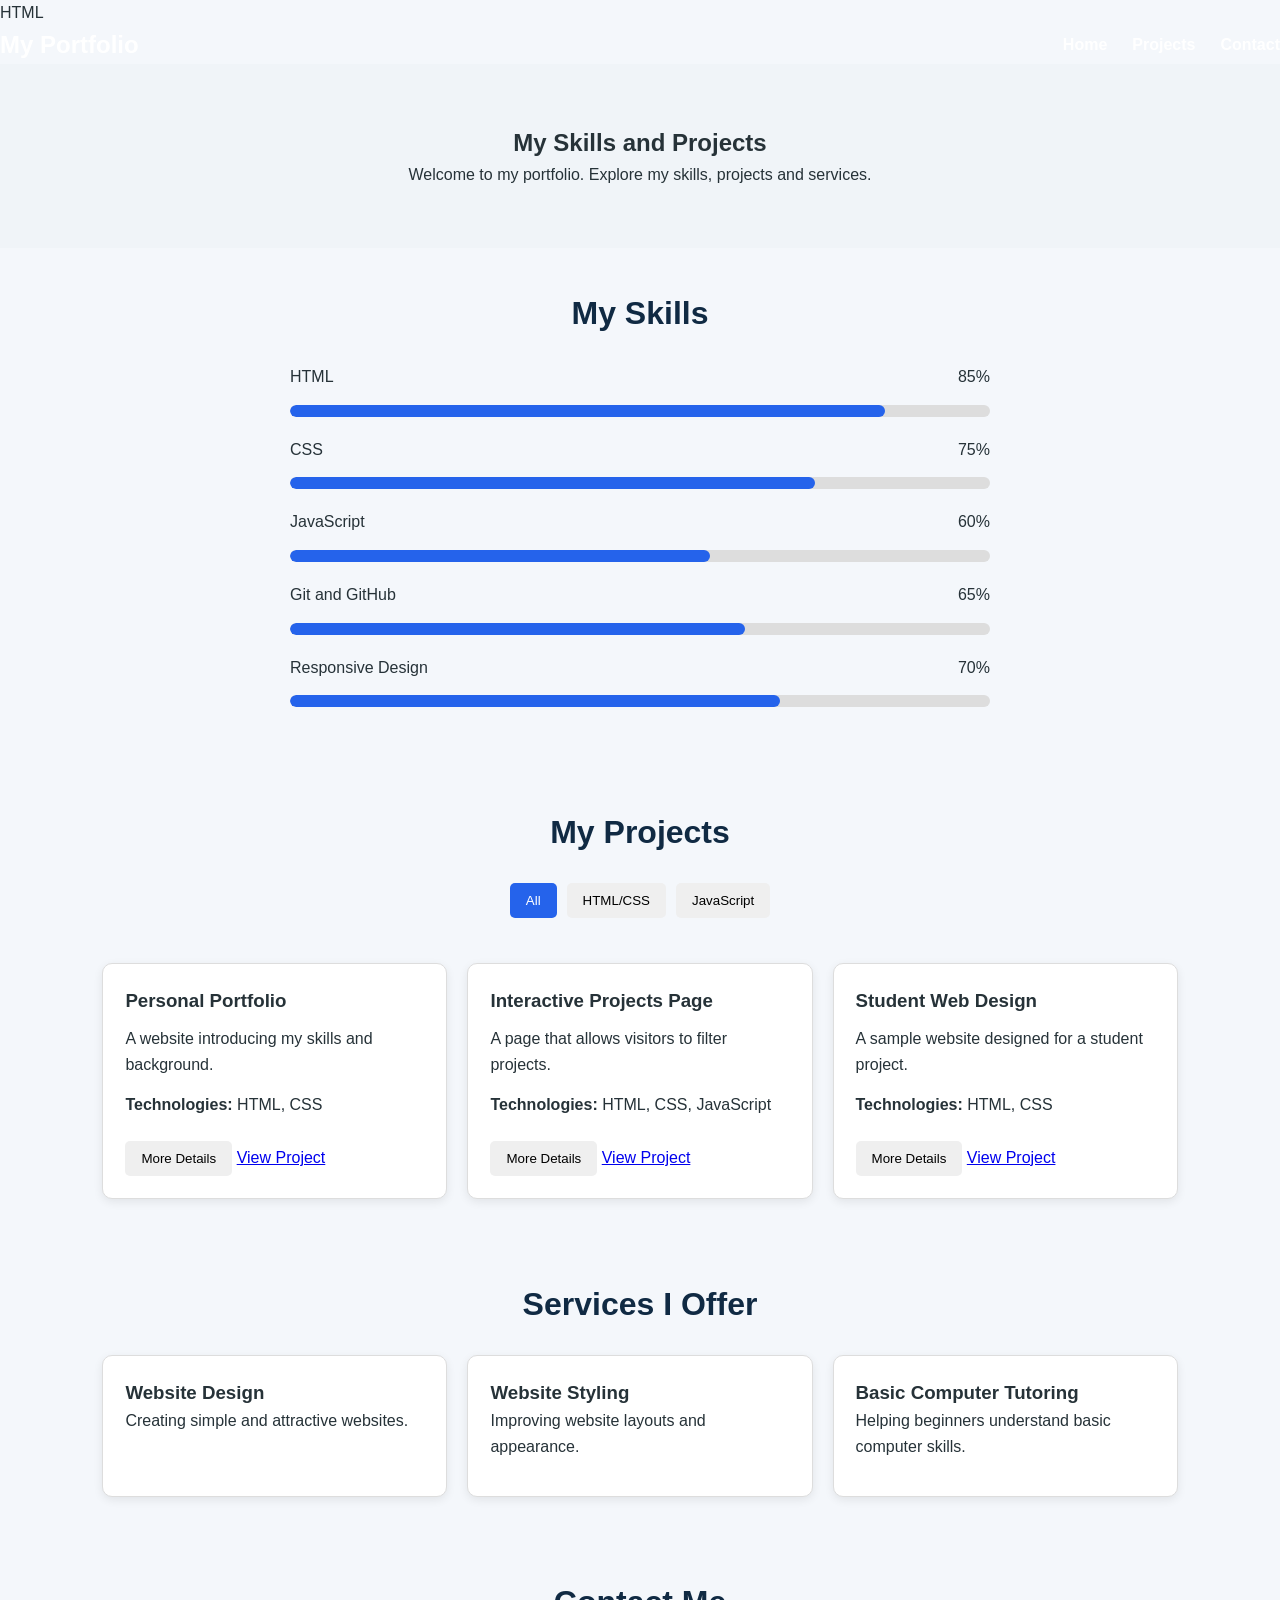
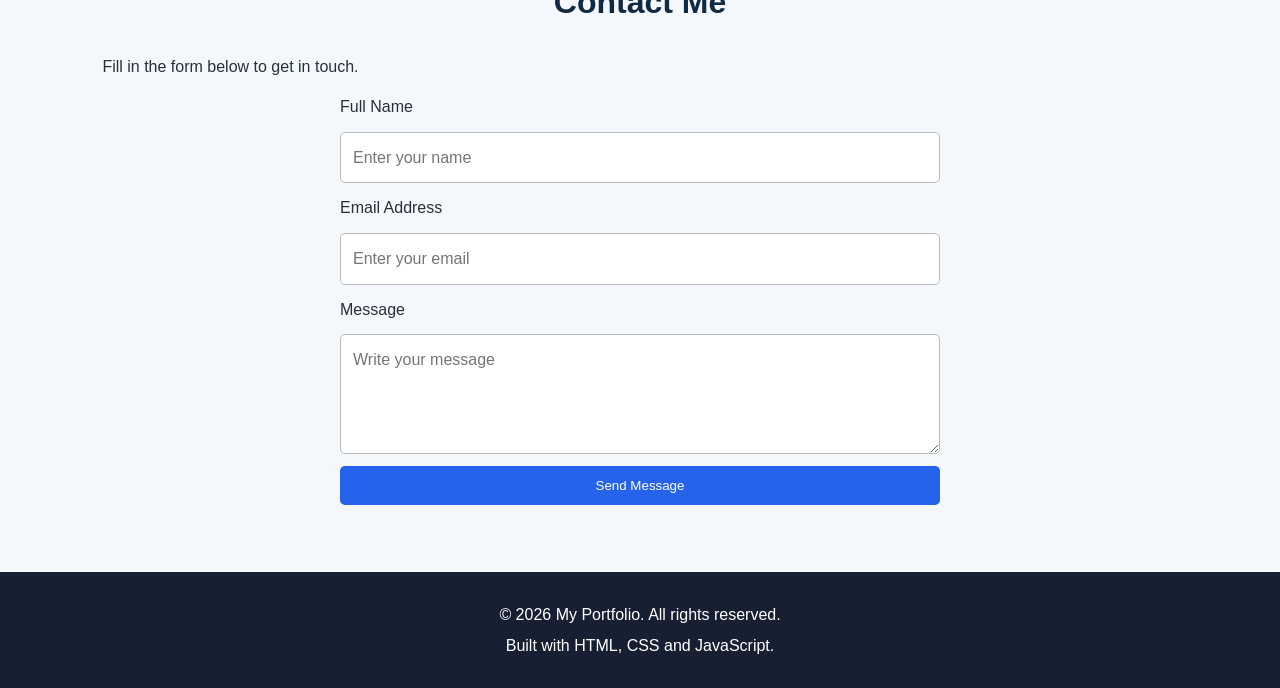
==== projects.html @ 469fde20 "Add projects page and Javascript interactivity" ====
HTML

<!DOCTYPE html>
<html lang="en">
<head>
    <meta charset="UTF-8">
    <meta name="viewport" content="width=device-width, initial-scale=1.0">

    <title>My Projects | My Portfolio</title>

    <!-- Connect the CSS file -->
    <link rel="stylesheet" href="CSS/style.css">
</head>

<body>

    <!-- Navigation bar -->
    <header>
        <nav class="navbar">
            <a href="index.html" class="logo">My Portfolio</a>

            <ul class="nav-links">
                <li><a href="index.html">Home</a></li>
                <li><a href="projects.html">Projects</a></li>
                <li><a href="#contact">Contact</a></li>
            </ul>
        </nav>
    </header>

    <main>

        <!-- Page introduction -->
        <section class="page-intro">
            <h1>My Skills and Projects</h1>
            <p>Welcome to my portfolio. Explore my skills,
               projects and services.</p>
        </section>

        <!-- Skills section -->
        <section id="skills" class="section">
            <h2>My Skills</h2>

            <div class="skills-container">

                <div class="skill">
                    <p>HTML <span>85%</span></p>
                    <div class="progress">
                        <div class="progress-bar" style="width:85%"></div>
                    </div>
                </div>

                <div class="skill">
                    <p>CSS <span>75%</span></p>
                    <div class="progress">
                        <div class="progress-bar" style="width:75%"></div>
                    </div>
                </div>

                <div class="skill">
                    <p>JavaScript <span>60%</span></p>
                    <div class="progress">
                        <div class="progress-bar" style="width:60%"></div>
                    </div>
                </div>

                <div class="skill">
                    <p>Git and GitHub <span>65%</span></p>
                    <div class="progress">
                        <div class="progress-bar" style="width:65%"></div>
                    </div>
                </div>

                <div class="skill">
                    <p>Responsive Design <span>70%</span></p>
                    <div class="progress">
                        <div class="progress-bar" style="width:70%"></div>
                    </div>
                </div>

            </div>
        </section>

        <!-- Projects section -->
        <section id="projects" class="section">
            <h2>My Projects</h2>

            <!-- Filter buttons -->
            <div class="filter-buttons">
                <button class="filter-btn active"
                        data-filter="all">All</button>

                <button class="filter-btn"
                        data-filter="html">HTML/CSS</button>

                <button class="filter-btn"
                        data-filter="javascript">JavaScript</button>
            </div>

            <!-- Project cards -->
            <div class="projects-container">

                <article class="project-card" data-category="html">
                    <h3>Personal Portfolio</h3>
                    <p>A website introducing my skills and background.</p>
                    <p><strong>Technologies:</strong> HTML, CSS</p>
                    <button class="details-btn"
                            aria-expanded="false">More Details</button>
                    <p class="project-details" hidden>
                        This project demonstrates website structure,
                        styling and navigation.
                    </p>
                    <a href="index.html">View Project</a>
                </article>

                <article class="project-card" data-category="javascript">
                    <h3>Interactive Projects Page</h3>
                    <p>A page that allows visitors to filter projects.</p>
                    <p><strong>Technologies:</strong> HTML, CSS, JavaScript</p>
                    <button class="details-btn"
                            aria-expanded="false">More Details</button>
                    <p class="project-details" hidden>
                        JavaScript handles project filtering and
                        expands additional information.
                    </p>
                    <a href="projects.html">View Project</a>
                </article>

                <article class="project-card" data-category="html">
                    <h3>Student Web Design</h3>
                    <p>A sample website designed for a student project.</p>
                    <p><strong>Technologies:</strong> HTML, CSS</p>
                    <button class="details-btn"
                            aria-expanded="false">More Details</button>
                    <p class="project-details" hidden>
                        This project demonstrates layout, typography
                        and responsive styling.
                    </p>
                    <a href="projects.html">View Project</a>
                </article>

            </div>
        </section>

        <!-- Services section -->
        <section id="services" class="section">
            <h2>Services I Offer</h2>

            <div class="services-container">
                <div class="service-card">
                    <h3>Website Design</h3>
                    <p>Creating simple and attractive websites.</p>
                </div>

                <div class="service-card">
                    <h3>Website Styling</h3>
                    <p>Improving website layouts and appearance.</p>
                </div>

                <div class="service-card">
                    <h3>Basic Computer Tutoring</h3>
                    <p>Helping beginners understand basic computer skills.</p>
                </div>
            </div>
        </section>

        <!-- Contact form -->
        <section id="contact" class="section">
            <h2>Contact Me</h2>
            <p>Fill in the form below to get in touch.</p>

            <form id="contact-form" novalidate>

                <label for="name">Full Name</label>
                <input type="text" id="name" name="name"
                       placeholder="Enter your name" required>

                <label for="email">Email Address</label>
                <input type="email" id="email" name="email"
                       placeholder="Enter your email" required>

                <label for="message">Message</label>
                <textarea id="message" name="message"
                          placeholder="Write your message"
                          required></textarea>

                <button type="submit">Send Message</button>

                <p id="form-feedback" role="status"
                   aria-live="polite"></p>
            </form>
        </section>

    </main>

    <!-- Footer -->
    <footer class="footer">
        <p>&copy; 2026 My Portfolio. All rights reserved.</p>
        <p>Built with HTML, CSS and JavaScript.</p>
    </footer>

    <!-- Connect JavaScript -->
    <script src="script.js"></script>

</body>
</html>
---- CSS/style.css ----
/* 1. GENERAL PAGE SETTINGS */

* {
    margin: 0;
    padding: 0;
    box-sizing: border-box;
}

html {
    scroll-behavior: smooth;
    scroll-padding-top: 20px;
}

body {
    font-family: Arial, Helvetica, sans-serif;
    line-height: 1.6;
    color: #263238;
    background-color: #f4f7fb;
}


/* 2. HERO SECTION */

.hero {
    background-color: #102a43;
    color: white;
    min-height: 100vh;
    padding: 20px 8%;
}


/* 3. NAVIGATION BAR */

.navbar {
    display: flex;
    justify-content: space-between;
    align-items: center;
    gap: 20px;
    flex-wrap: wrap;
}

.logo {
    color: white;
    text-decoration: none;
    font-size: 1.5rem;
    font-weight: bold;
}

.nav-links {
    display: flex;
    list-style: none;
    gap: 25px;
    flex-wrap: wrap;
}

.nav-links a {
    color: white;
    text-decoration: none;
    font-weight: bold;
}

.nav-links a:hover,
.nav-links a:focus {
    color: #64d8cb;
}


/* 4. HERO CONTENT */

.hero-content {
    min-height: 75vh;
    display: flex;
    flex-direction: column;
    justify-content: center;
    align-items: center;
    text-align: center;
    gap: 18px;
    padding: 40px 0;
}

.profile-photo {
    width: 180px;
    height: 180px;
    object-fit: cover;
    border-radius: 50%;
    border: 4px solid #64d8cb;
}

.hero-content h1 {
    font-size: 2.8rem;
}

.tagline {
    font-size: 1.2rem;
    color: #d9e8f5;
}


/* 5. BUTTON */

.btn {
    display: inline-block;
    background-color: #64d8cb;
    color: #102a43;
    text-decoration: none;
    padding: 12px 24px;
    border-radius: 6px;
    font-weight: bold;
    margin-top: 10px;
}

.btn:hover,
.btn:focus {
    background-color: white;
}


/* 6. GENERAL SECTIONS */

.section {
    padding: 70px 10%;
}

.section h2 {
    font-size: 2rem;
    color: #102a43;
    margin-bottom: 20px;
}

.section p {
    max-width: 800px;
    margin-bottom: 15px;
}


/* 7. ABOUT SECTION */

.about {
    background-color: white;
}


/* 8. PROJECTS SECTION */

.projects {
    background-color: #e8eff7;
}

.project-card {
    background-color: white;
    padding: 25px;
    border-radius: 10px;
    margin-top: 20px;
    max-width: 600px;
    border-left: 5px solid #64d8cb;
}

.project-card h3 {
    margin-bottom: 10px;
}


/* 9. CONTACT SECTION */

.contact {
    background-color: white;
}

.contact a {
    color: #145da0;
    overflow-wrap: anywhere;
}

.contact a:hover,
.contact a:focus {
    color: #102a43;
}


/* 10. FOOTER */

.footer {
    background-color: #102a43;
    color: white;
    text-align: center;
    padding: 25px 10%;
}

.footer p {
    margin: 5px 0;
}


/* 11. RESPONSIVE DESIGN FOR PHONES */

@media screen and (max-width: 600px) {

    .hero {
        padding: 20px 5%;
        min-height: auto;
    }

    .navbar {
        flex-direction: column;
        gap: 15px;
    }

    .nav-links {
        justify-content: center;
        gap: 15px;
    }

    .hero-content {
        min-height: 65vh;
    }

    .hero-content h1 {
        font-size: 2rem;
    }

    .tagline {
        font-size: 1rem;
    }

    .profile-photo {
        width: 145px;
        height: 145px;
    }

    .section {
        padding: 45px 6%;
    }

    .section h2 {
        font-size: 1.7rem;
    }

    .project-card {
        padding: 18px;
    }
}

/* Projects page introduction */
.page-intro {
    text-align: center;
    padding: 60px 20px;
    background: #f0f4f8;
}

.section {
    padding: 40px 8%;
}

.section h2 {
    text-align: center;
    margin-bottom: 25px;
}

/* Skills */
.skills-container {
    max-width: 700px;
    margin: auto;
}

.skill {
    margin-bottom: 20px;
}

.skill p {
    display: flex;
    justify-content: space-between;
}

.progress {
    height: 12px;
    background: #ddd;
    border-radius: 10px;
    overflow: hidden;
}

.progress-bar {
    height: 100%;
    background: #2563eb;
    border-radius: 10px;
}

/* Project cards */
.filter-buttons {
    display: flex;
    justify-content: center;
    flex-wrap: wrap;
    gap: 10px;
    margin-bottom: 25px;
}

.filter-btn,
.details-btn {
    padding: 10px 16px;
    border: none;
    border-radius: 5px;
    cursor: pointer;
}

.filter-btn.active {
    background: #2563eb;
    color: white;
}

.projects-container,
.services-container {
    display: grid;
    grid-template-columns: repeat(3, minmax(0, 1fr));
    gap: 20px;
}

.project-card,
.service-card {
    padding: 22px;
    border-radius: 10px;
    border: 1px solid #ddd;
    background: white;
    box-shadow: 0 3px 10px rgba(0, 0, 0, 0.08);
}

.project-card h3,
.service-card h3 {
    margin-top: 0;
}

.project-card a {
    display: inline-block;
    margin-top: 12px;
}

.project-details {
    padding: 10px;
    background: #f0f4f8;
    border-radius: 5px;
}

/* Contact form */
#contact-form {
    max-width: 600px;
    margin: auto;
    display: flex;
    flex-direction: column;
    gap: 12px;
}

#contact-form input,
#contact-form textarea {
    width: 100%;
    box-sizing: border-box;
    padding: 12px;
    border: 1px solid #bbb;
    border-radius: 5px;
    font: inherit;
}

#contact-form textarea {
    min-height: 120px;
    resize: vertical;
}

#contact-form button {
    padding: 12px;
    border: none;
    border-radius: 5px;
    background: #2563eb;
    color: white;
    cursor: pointer;
}

#form-feedback {
    overflow-wrap: anywhere;
}

/* Footer */
.footer {
    text-align: center;
    padding: 25px;
    background: #172033;
    color: white;
}

/* Mobile responsive layout */
@media (max-width: 768px) {
    .projects-container,
    .services-container {
        grid-template-columns: 1fr;
    }

    .section {
        padding: 30px 5%;
    }

    .navbar {
        flex-wrap: wrap;
    }
}
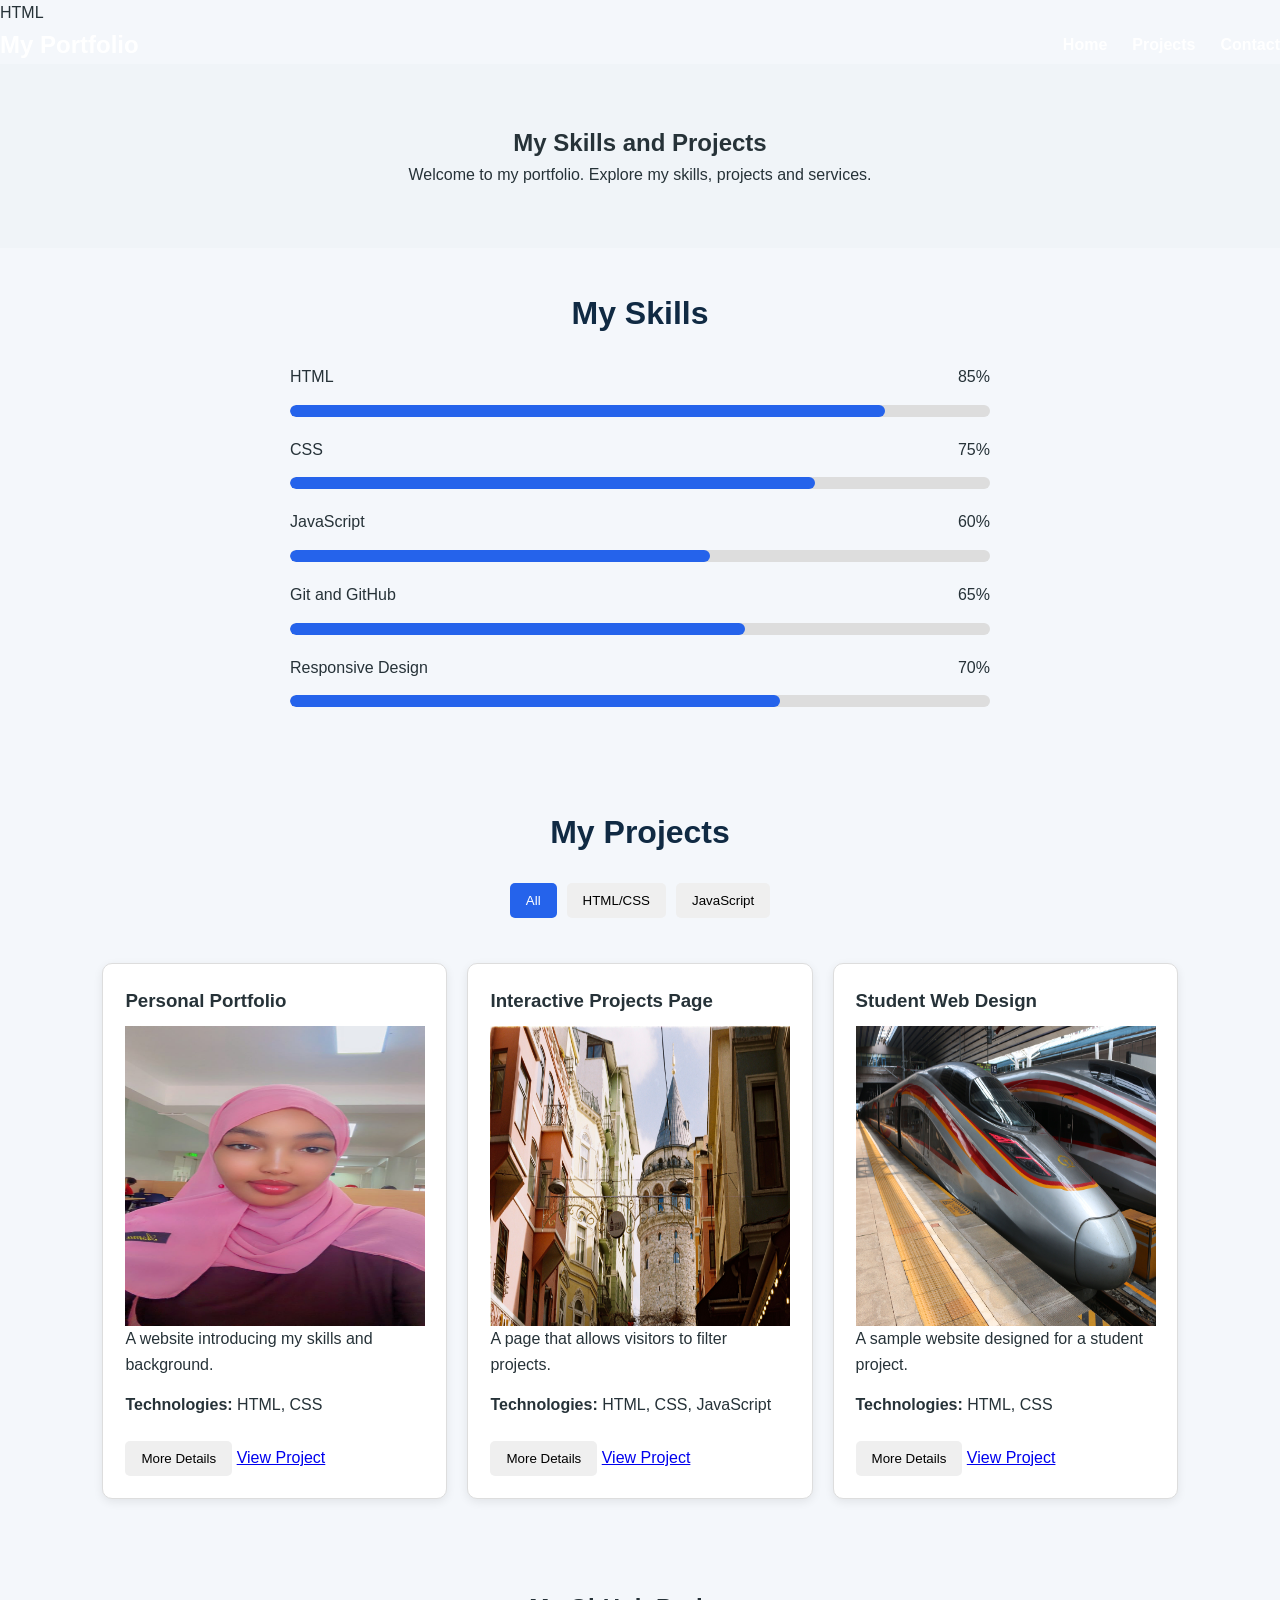
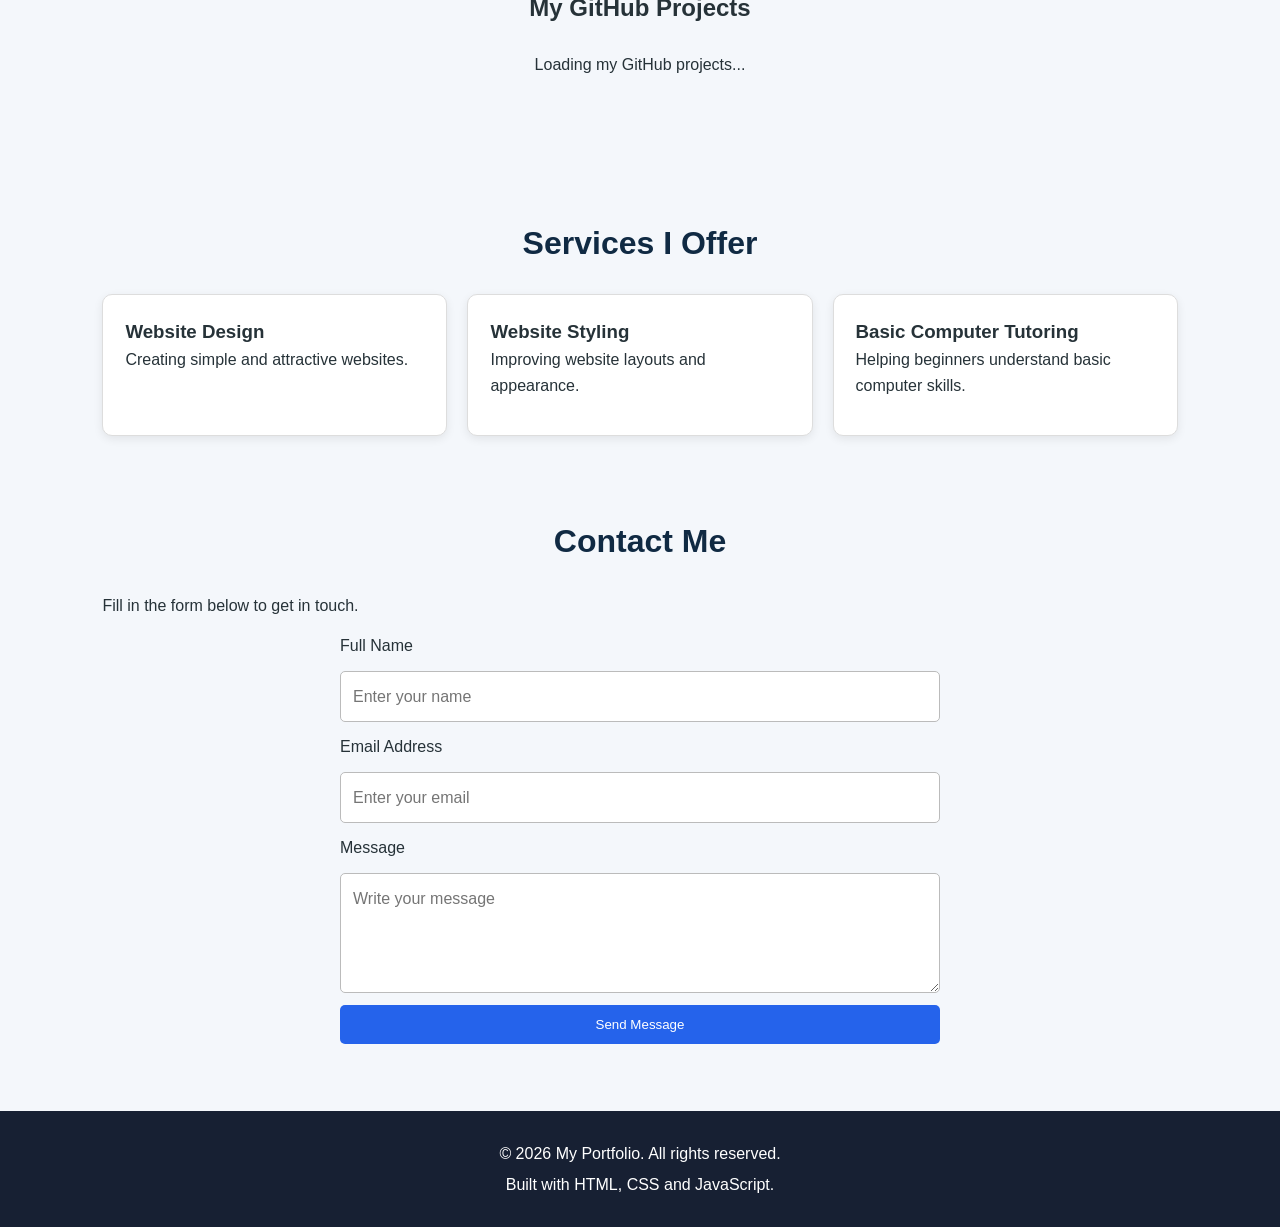
==== commit e5cb3ace: "Add Github API and performance improvent and updates" ====
--- a/projects.html
+++ b/projects.html
@@ -101,6 +101,15 @@
 
                 <article class="project-card" data-category="html">
                     <h3>Personal Portfolio</h3>
+
+                     <img
+                       src="images/profile.jpeg"
+                       alt="personal portfolio"
+                       loading="lazy"
+                       width="300"
+                       height="300"
+                    >
+                    
                     <p>A website introducing my skills and background.</p>
                     <p><strong>Technologies:</strong> HTML, CSS</p>
                     <button class="details-btn"
@@ -114,6 +123,15 @@
 
                 <article class="project-card" data-category="javascript">
                     <h3>Interactive Projects Page</h3>
+
+                    <img
+                      src="images/profile2.jpg"
+                      alt="interactive project"
+                      loading="lazy"
+                      width="300"
+                      height="300"
+                    >
+
                     <p>A page that allows visitors to filter projects.</p>
                     <p><strong>Technologies:</strong> HTML, CSS, JavaScript</p>
                     <button class="details-btn"
@@ -127,6 +145,15 @@
 
                 <article class="project-card" data-category="html">
                     <h3>Student Web Design</h3>
+
+                    <img
+                      src="images/profile1.jpg"
+                      alt=" web design"
+                      loading="lazy"
+                      width="300"
+                      height="300"
+                      >
+
                     <p>A sample website designed for a student project.</p>
                     <p><strong>Technologies:</strong> HTML, CSS</p>
                     <button class="details-btn"
@@ -141,6 +168,16 @@
             </div>
         </section>
 
+        <section id="github-projects">
+  <h2>My GitHub Projects</h2>
+
+  <p id="api-status" role="status" aria-live="polite">
+    Loading my GitHub projects...
+  </p>
+
+  <div id="github-repos" class="repo-grid"></div>
+</section>
+
         <!-- Services section -->
         <section id="services" class="section">
             <h2>Services I Offer</h2>
--- a/CSS/style.css
+++ b/CSS/style.css
@@ -397,4 +397,52 @@
     .navbar {
         flex-wrap: wrap;
     }
+}
+
+/* Live GitHub projects */
+#github-projects {
+  padding: 50px 20px;
+  text-align: center;
+}
+
+#github-projects h2 {
+  margin-bottom: 25px;
+}
+
+.repo-grid {
+  display: grid;
+  grid-template-columns: repeat(
+    auto-fit,
+    minmax(240px, 1fr)
+  );
+  gap: 20px;
+  max-width: 1100px;
+  margin: 25px auto;
+}
+
+.repo-card {
+  padding: 20px;
+  border: 1px solid #ccc;
+  border-radius: 10px;
+  text-align: left;
+  overflow-wrap: anywhere;
+}
+
+.repo-card h3 {
+  margin-top: 0;
+}
+
+.repo-card a {
+  display: inline-block;
+  margin-top: 10px;
+  color: #0969da;
+  text-decoration: none;
+}
+
+.repo-card a:hover {
+  text-decoration: underline;
+}
+
+#api-status {
+  margin: 15px 0;
 }
